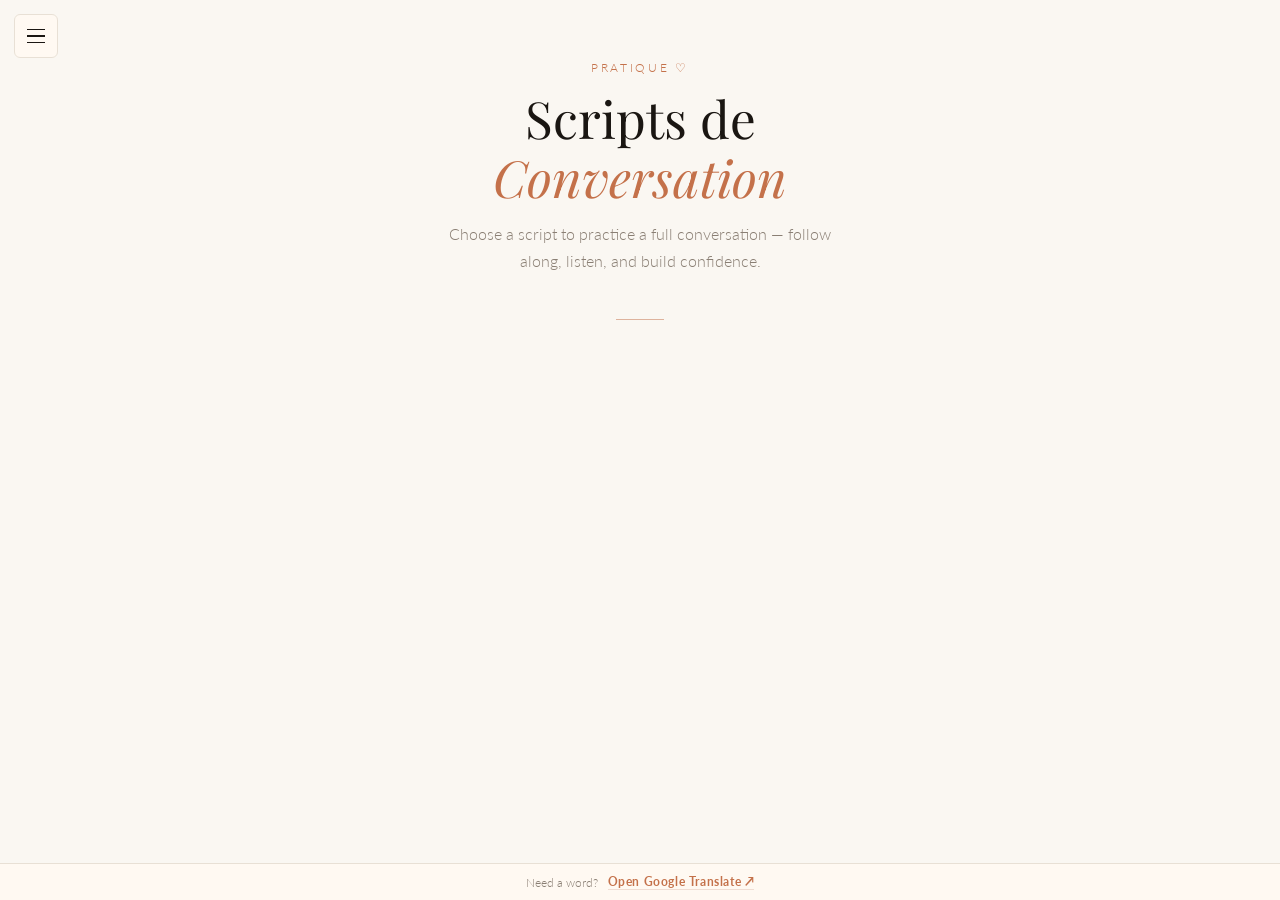
==== conversations/index.html @ 7befe546 "Refactoring the site and adding speech" ====
<!DOCTYPE html>
<html lang="en">
<head>
  <meta charset="UTF-8"/>
  <meta name="viewport" content="width=device-width, initial-scale=1.0, viewport-fit=cover"/>
  <meta name="theme-color" content="#fff9f2"/>
  <title>Conversations — Mon Petit Français</title>
  <link href="https://fonts.googleapis.com/css2?family=Playfair+Display:ital,wght@0,400;0,600;1,400&family=Lato:wght@300;400;700&display=swap" rel="stylesheet"/>
  <link rel="stylesheet" href="../shared/style.css"/>
  <style>
    /* ── GRID PAGE ───────────────────────────── */
    #page-grid {
      padding: 60px 20px 100px;
      max-width: 900px;
      margin: 0 auto;
    }
    .page-header {
      text-align: center; margin-bottom: 44px;
    }
    .page-header .eyebrow {
      font-size: 0.78rem; letter-spacing: 0.22em;
      text-transform: uppercase; color: var(--accent);
      font-weight: 300; margin-bottom: 14px;
    }
    .page-header h1 {
      font-family: 'Playfair Display', serif;
      font-size: clamp(2.2rem, 6vw, 3.2rem);
      font-weight: 400; line-height: 1.15;
      margin-bottom: 14px;
    }
    .page-header h1 em { font-style: italic; color: var(--accent); }
    .page-header p {
      font-size: 0.97rem; color: var(--muted); font-weight: 300;
      max-width: 420px; margin: 0 auto; line-height: 1.75;
    }
    .grid {
      display: grid;
      grid-template-columns: repeat(auto-fill, minmax(180px, 1fr));
      gap: 14px;
    }
    .card {
      background: var(--warm-white); border: 1px solid var(--line);
      border-radius: 6px; padding: 24px 16px 20px;
      cursor: pointer; transition: all 0.22s ease;
      text-align: center; position: relative; overflow: hidden;
      -webkit-tap-highlight-color: transparent;
      animation: fadeUp 0.4s ease both;
    }
    .card::after {
      content: ''; position: absolute;
      bottom: 0; left: 0; right: 0; height: 2px;
      background: var(--p1); transform: scaleX(0);
      transform-origin: left; transition: transform 0.22s ease;
    }
    .card:hover { border-color: var(--p1-light); box-shadow: 0 4px 24px rgba(59,94,166,0.10); transform: translateY(-2px); }
    .card:hover::after { transform: scaleX(1); }
    .card:active { transform: translateY(0); }
    .card-icon  { font-size: 1.7rem; margin-bottom: 10px; display: block; }
    .card-title { font-family: 'Playfair Display', serif; font-size: 1rem; font-weight: 600; color: var(--ink); margin-bottom: 5px; }
    .card-sub   { font-size: 0.76rem; color: var(--muted); font-weight: 300; }
    .card:nth-child(1)  { animation-delay: 0.04s }
    .card:nth-child(2)  { animation-delay: 0.08s }
    .card:nth-child(3)  { animation-delay: 0.12s }
    .card:nth-child(4)  { animation-delay: 0.16s }
    .card:nth-child(5)  { animation-delay: 0.20s }
    .card:nth-child(6)  { animation-delay: 0.24s }
    .card:nth-child(7)  { animation-delay: 0.28s }
    .card:nth-child(8)  { animation-delay: 0.32s }

    /* ── CONVERSATION PAGE ───────────────────── */
    #page-convo { display: none; }
    #page-convo.active { display: block; }

    .convo-body {
      max-width: 760px;
      margin: 0 auto;
      padding: 32px 16px 100px;
      animation: fadeUp 0.35s ease both;
    }

    .convo-intro { margin-bottom: 32px; }
    .convo-intro .eyebrow {
      font-size: 0.75rem; letter-spacing: 0.2em;
      text-transform: uppercase; color: var(--p1);
      margin-bottom: 10px; font-weight: 300;
    }
    .convo-intro h2 {
      font-family: 'Playfair Display', serif;
      font-size: clamp(1.7rem, 5vw, 2.4rem);
      font-weight: 400; line-height: 1.2;
    }
    .convo-intro h2 em { font-style: italic; color: var(--p1); }
    .convo-intro p {
      margin-top: 10px; font-size: 0.93rem;
      color: var(--muted); font-weight: 300; line-height: 1.7;
    }

    /* Speaker legend */
    .speaker-legend {
      display: flex; gap: 20px; margin-bottom: 16px;
      flex-wrap: wrap;
    }
    .legend-item {
      display: flex; align-items: center; gap: 7px;
      font-size: 0.8rem; font-weight: 700;
      letter-spacing: 0.06em; text-transform: uppercase;
      color: var(--muted);
    }
    .legend-dot {
      width: 10px; height: 10px; border-radius: 50%;
    }
    .legend-dot.p1 { background: var(--p1); }
    .legend-dot.p2 { background: var(--p2); }

    /* Column headers */
    .script-col-headers {
      display: grid;
      grid-template-columns: 32px 1fr 1fr 1fr;
      gap: 1px; margin-bottom: 6px;
    }
    .script-col-headers span {
      font-size: 0.68rem; font-weight: 700;
      letter-spacing: 0.14em; text-transform: uppercase;
      color: var(--muted); padding: 0 14px 6px;
    }
    .script-col-headers span:first-child { padding: 0; }

    /* Script lines */
    .script-lines { display: flex; flex-direction: column; gap: 6px; }

    .script-line {
      border-radius: 4px; overflow: hidden;
      border-left: 3px solid transparent;
    }
    .script-line.p1 { border-left-color: var(--p1); }
    .script-line.p2 { border-left-color: var(--p2); }

    .script-line-header {
      display: flex; align-items: center; gap: 8px;
      padding: 6px 14px;
      font-size: 0.72rem; font-weight: 700;
      letter-spacing: 0.1em; text-transform: uppercase;
      color: var(--muted);
    }
    .script-line.p1 .script-line-header { background: var(--p1-light); color: var(--p1); }
    .script-line.p2 .script-line-header { background: var(--p2-light); color: var(--p2); }
    .script-line-header .dot {
      width: 8px; height: 8px; border-radius: 50; flex-shrink: 0;
    }
    .script-line.p1 .dot { background: var(--p1); border-radius: 50%; }
    .script-line.p2 .dot { background: var(--p2); border-radius: 50%; }

    .script-cells {
      display: grid;
      grid-template-columns: 32px 1fr 1fr 1fr;
      background: var(--line); gap: 1px;
    }

    .script-play-col {
      background: var(--warm-white);
      display: flex; align-items: center;
      justify-content: center; padding: 4px;
    }

    .script-fr, .script-en, .script-snd {
      padding: 12px 14px; font-size: 0.93rem; line-height: 1.55;
    }
    .script-fr {
      background: var(--warm-white);
      font-family: 'Playfair Display', serif; font-style: italic; color: var(--ink);
    }
    .script-en {
      background: var(--cream); color: var(--muted); font-weight: 300;
    }
    .script-snd {
      background: #f5f0fa; color: #7a5fa0;
      font-weight: 300; font-size: 0.86rem;
    }
    .script-snd::before { content: '🔊 '; font-size: 0.72rem; opacity: 0.7; }

    /* Play-all button */
    .play-all-btn {
      display: inline-flex; align-items: center; gap: 8px;
      padding: 10px 20px;
      background: var(--p1-light); border: 1px solid var(--p1);
      border-radius: 24px; cursor: pointer;
      font-family: 'Lato', sans-serif; font-size: 0.82rem;
      font-weight: 700; letter-spacing: 0.08em; text-transform: uppercase;
      color: var(--p1); transition: all 0.18s;
      margin-bottom: 20px;
      -webkit-tap-highlight-color: transparent;
      min-height: 44px;
    }
    .play-all-btn:hover  { background: var(--p1); color: #fff; }
    .play-all-btn.active { background: var(--p1); color: #fff; }

    /* Mobile responsive */
    @media (max-width: 600px) {
      .script-cells {
        grid-template-columns: 32px 1fr !important;
      }
      .script-col-headers { display: none; }
      .script-en, .script-snd { display: none; }
      .script-snd::before { content: '🔊 Sounds like: '; opacity: 1; }
    }
    @media (max-width: 480px) {
      .grid { grid-template-columns: 1fr 1fr; gap: 10px; }
    }
  </style>
</head>
<body>

<!-- HAMBURGER -->
<button class="hamburger-btn" id="hamburger-btn" onclick="toggleMenu()" aria-label="Open menu">
  <span></span><span></span><span></span>
</button>

<div class="menu-overlay" id="menu-overlay" onclick="closeMenu()"></div>
<nav class="menu-drawer" id="menu-drawer">
  <div class="menu-header">
    <div class="menu-eyebrow">Navigation</div>
    <h3>Mon Petit Français</h3>
  </div>
  <div class="menu-items">
    <a class="menu-item" href="../index.html">
      <span class="menu-item-icon">🏠</span>
      <div>
        <div class="menu-item-label">Accueil</div>
        <div class="menu-item-sub">Home — all modules</div>
      </div>
    </a>
    <a class="menu-item" href="../phrases/index.html">
      <span class="menu-item-icon">📖</span>
      <div>
        <div class="menu-item-label">Parcourir les phrases</div>
        <div class="menu-item-sub">Browse phrases by topic</div>
      </div>
    </a>
    <a class="menu-item active" href="index.html">
      <span class="menu-item-icon">💬</span>
      <div>
        <div class="menu-item-label">Scripts de conversation</div>
        <div class="menu-item-sub">Practice full conversations</div>
      </div>
    </a>
    <a class="menu-item" href="../sounds/index.html">
      <span class="menu-item-icon">🔤</span>
      <div>
        <div class="menu-item-label">Les sons du français</div>
        <div class="menu-item-sub">How French sounds work</div>
      </div>
    </a>
  </div>
</nav>

<!-- GRID PAGE -->
<div id="page-grid">
  <div class="page-header">
    <div class="eyebrow">Pratique ♡</div>
    <h1>Scripts de<br/><em>Conversation</em></h1>
    <p>Choose a script to practice a full conversation — follow along, listen, and build confidence.</p>
  </div>
  <div class="divider"></div>
  <div class="grid" id="card-grid"></div>
</div>

<!-- CONVO DETAIL PAGE -->
<div id="page-convo">
  <nav class="inner-nav">
    <button class="back-btn" onclick="goBack()">All scripts</button>
  </nav>
  <!-- speed bar injected here -->
  <div class="convo-body" id="convo-body"></div>
</div>

<footer class="site-footer">
  <span>Need a word?</span>
  <a href="https://translate.google.com/?sl=en&tl=fr&op=translate" target="_blank" rel="noopener">Open Google Translate ↗</a>
</footer>

<script src="../shared/nav.js"></script>
<script src="../shared/audio.js"></script>
<script src="conversations.js"></script>
<script>
  // ── GRID ─────────────────────────────────────
  function buildGrid() {
    const grid = document.getElementById('card-grid');
    grid.innerHTML = '';
    conversations.forEach(convo => {
      const card = document.createElement('div');
      card.className = 'card';
      card.innerHTML = `
        <span class="card-icon">${convo.icon}</span>
        <div class="card-title">${convo.title}</div>
        <div class="card-sub">${convo.sub}</div>
      `;
      card.addEventListener('click', () => openConvo(convo));
      grid.appendChild(card);
    });
  }

  // ── OPEN CONVERSATION ────────────────────────
  let _playAllTimeout = null;
  let _playAllActive  = false;

  function openConvo(convo) {
    const pageConvo = document.getElementById('page-convo');
    const body      = document.getElementById('convo-body');

    // Speed bar
    const oldBar = pageConvo.querySelector('.speed-bar');
    if (oldBar) oldBar.remove();
    const nav = pageConvo.querySelector('.inner-nav');
    Audio.buildSpeedBar(nav.parentNode, 'Playback speed');
    const bar = pageConvo.querySelector('.speed-bar');
    nav.insertAdjacentElement('afterend', bar);

    body.innerHTML = '';

    // Intro
    const intro = document.createElement('div');
    intro.className = 'convo-intro';
    intro.innerHTML = `
      <div class="eyebrow">${convo.icon} &nbsp; Script de conversation</div>
      <h2>${convo.title.replace(/(\S+)\s*$/, '<em>$1</em>')}</h2>
      <p>${convo.desc}</p>
    `;
    body.appendChild(intro);

    // Play-all button
    const playAllBtn = document.createElement('button');
    playAllBtn.className = 'play-all-btn';
    playAllBtn.innerHTML = '▶ Play full conversation';
    playAllBtn.addEventListener('click', () => togglePlayAll(convo.lines, playAllBtn));
    body.appendChild(playAllBtn);

    // Legend
    const legend = document.createElement('div');
    legend.className = 'speaker-legend';
    legend.innerHTML = `
      <div class="legend-item"><div class="legend-dot p1"></div>Personne un</div>
      <div class="legend-item"><div class="legend-dot p2"></div>Personne deux</div>
    `;
    body.appendChild(legend);

    // Column headers
    const headers = document.createElement('div');
    headers.className = 'script-col-headers';
    headers.innerHTML = `
      <span></span>
      <span>French</span><span>English</span><span>Sounds like</span>
    `;
    body.appendChild(headers);

    // Lines
    const linesContainer = document.createElement('div');
    linesContainer.className = 'script-lines';

    convo.lines.forEach((line, idx) => {
      const cls   = `p${line.speaker}`;
      const label = line.speaker === 1 ? 'Personne un' : 'Personne deux';

      const lineEl = document.createElement('div');
      lineEl.className = `script-line ${cls}`;
      lineEl.dataset.idx = idx;

      const header = document.createElement('div');
      header.className = 'script-line-header';
      header.innerHTML = `<div class="dot"></div>${label}`;
      lineEl.appendChild(header);

      const cells = document.createElement('div');
      cells.className = 'script-cells';

      // Play button cell
      const playCol = document.createElement('div');
      playCol.className = 'script-play-col';
      const btn = Audio.buildPlayBtn(line.fr);
      btn.style.cssText = 'position:static;transform:none;opacity:1;width:28px;height:28px;font-size:0.75rem;';
      playCol.appendChild(btn);
      cells.appendChild(playCol);

      const frCell  = document.createElement('div'); frCell.className  = 'script-fr';  frCell.textContent = line.fr;
      const enCell  = document.createElement('div'); enCell.className  = 'script-en';  enCell.textContent = line.en;
      const sndCell = document.createElement('div'); sndCell.className = 'script-snd'; sndCell.textContent = line.ph;

      cells.appendChild(frCell);
      cells.appendChild(enCell);
      cells.appendChild(sndCell);

      lineEl.appendChild(cells);
      linesContainer.appendChild(lineEl);
    });

    body.appendChild(linesContainer);

    document.getElementById('page-grid').style.display = 'none';
    pageConvo.classList.add('active');
    window.scrollTo(0, 0);
  }

  // ── PLAY ALL ──────────────────────────────────
  function togglePlayAll(lines, btn) {
    if (_playAllActive) {
      // Stop
      _playAllActive = false;
      if (_playAllTimeout) clearTimeout(_playAllTimeout);
      window.speechSynthesis && window.speechSynthesis.cancel();
      btn.innerHTML = '▶ Play full conversation';
      btn.classList.remove('active');
      return;
    }
    _playAllActive = true;
    btn.innerHTML = '■ Stop';
    btn.classList.add('active');
    playLineSequence(lines, 0, btn);
  }

  function playLineSequence(lines, idx, btn) {
    if (!_playAllActive || idx >= lines.length) {
      _playAllActive = false;
      if (btn) { btn.innerHTML = '▶ Play full conversation'; btn.classList.remove('active'); }
      return;
    }
    const lineEl = document.querySelector(`.script-line[data-idx="${idx}"]`);
    // Highlight current line
    document.querySelectorAll('.script-line').forEach(el => el.style.opacity = '0.4');
    if (lineEl) { lineEl.style.opacity = '1'; lineEl.scrollIntoView({ behavior: 'smooth', block: 'center' }); }

    const utt = new SpeechSynthesisUtterance(lines[idx].fr);
    utt.lang  = 'fr-FR';
    // Get current rate from active speed-btn
    const activeSpeed = document.querySelector('.speed-btn.active');
    utt.rate  = activeSpeed ? parseFloat(activeSpeed.dataset.rate) : 0.75;
    utt.pitch = 1.05;

    utt.onend = utt.onerror = () => {
      if (!_playAllActive) return;
      // Pause between lines (longer = easier for learners)
      _playAllTimeout = setTimeout(() => {
        playLineSequence(lines, idx + 1, btn);
      }, 900);
    };

    window.speechSynthesis.cancel();
    setTimeout(() => window.speechSynthesis.speak(utt), 50);
  }

  // ── BACK ──────────────────────────────────────
  function goBack() {
    _playAllActive = false;
    if (_playAllTimeout) clearTimeout(_playAllTimeout);
    window.speechSynthesis && window.speechSynthesis.cancel();
    document.querySelectorAll('.script-line').forEach(el => el.style.opacity = '');
    document.getElementById('page-convo').classList.remove('active');
    document.getElementById('page-grid').style.display = 'block';
    window.scrollTo(0, 0);
  }

  buildGrid();
</script>
</body>
</html>
---- shared/style.css ----
/* ══════════════════════════════════════════════
   Mon Petit Français — Shared Stylesheet
   All modules import this file for consistent
   colours, typography, nav, and utilities.
   ══════════════════════════════════════════════ */

*, *::before, *::after { box-sizing: border-box; margin: 0; padding: 0; }

:root {
  /* Core palette */
  --cream:       #faf7f2;
  --warm-white:  #fff9f2;
  --ink:         #1a1612;
  --muted:       #8a7f74;
  --accent:      #c4714a;
  --accent-light:#f0ddd3;
  --line:        #e8e0d5;

  /* Conversation speakers */
  --p1:          #3b5ea6;
  --p1-light:    #dde4f5;
  --p2:          #c4714a;
  --p2-light:    #f0ddd3;

  /* Sound card extended palette */
  --rose:        #b5435a;  --rose-light:   #fceef1;
  --amber:       #b07d2e;  --amber-light:  #fdf4e3;
  --sky:         #2e6ea6;  --sky-light:    #e8f2fb;
  --violet:      #6b4fa0;  --violet-light: #f0ebfa;
  --teal:        #2a847a;  --teal-light:   #e5f5f3;
  --green:       #3a7a4a;  --green-light:  #e8f5eb;
  --red:         #b03535;  --red-light:    #fceaea;
  --yellow:      #9a7a00;  --yellow-light: #fdf8e1;
  --pink:        #a84070;  --pink-light:   #faedf3;
  --orange:      #b85e20;  --orange-light: #fef0e7;
  --indigo:      #4a4aaa;  --indigo-light: #eeeefc;
  --slate:       #5a6475;  --slate-light:  #eef0f4;
}

html { -webkit-text-size-adjust: 100%; }

body {
  font-family: 'Lato', sans-serif;
  background: var(--cream);
  color: var(--ink);
  min-height: 100vh;
  /* Prevent horizontal scroll on mobile */
  overflow-x: hidden;
}

/* ── TYPOGRAPHY ─────────────────────────────── */
a { color: inherit; }

/* ── HAMBURGER BUTTON ───────────────────────── */
.hamburger-btn {
  position: fixed;
  top: 14px;
  left: 14px;
  z-index: 200;
  background: var(--warm-white);
  border: 1px solid var(--line);
  border-radius: 6px;
  width: 44px;
  height: 44px;          /* 44px min tap target */
  display: flex;
  flex-direction: column;
  justify-content: center;
  align-items: center;
  gap: 5px;
  cursor: pointer;
  transition: box-shadow 0.2s;
  -webkit-tap-highlight-color: transparent;
}
.hamburger-btn:hover  { box-shadow: 0 2px 12px rgba(196,113,74,0.18); }
.hamburger-btn:active { background: var(--accent-light); }
.hamburger-btn span {
  display: block;
  width: 18px; height: 1.5px;
  background: var(--ink);
  transition: all 0.22s ease;
  transform-origin: center;
}
.hamburger-btn.open span:nth-child(1) { transform: translateY(6.5px) rotate(45deg); }
.hamburger-btn.open span:nth-child(2) { opacity: 0; }
.hamburger-btn.open span:nth-child(3) { transform: translateY(-6.5px) rotate(-45deg); }

/* ── MENU OVERLAY ───────────────────────────── */
.menu-overlay {
  position: fixed; inset: 0;
  background: rgba(26,22,18,0.38);
  z-index: 150;
  opacity: 0; pointer-events: none;
  transition: opacity 0.25s ease;
}
.menu-overlay.open { opacity: 1; pointer-events: all; }

/* ── MENU DRAWER ────────────────────────────── */
.menu-drawer {
  position: fixed;
  top: 0; left: 0; bottom: 0;
  width: min(300px, 85vw);
  background: var(--warm-white);
  z-index: 175;
  transform: translateX(-100%);
  transition: transform 0.28s ease;
  display: flex; flex-direction: column;
  border-right: 1px solid var(--line);
  overflow-y: auto;
  -webkit-overflow-scrolling: touch;
}
.menu-drawer.open { transform: translateX(0); }

.menu-header {
  padding: 28px 28px 20px;
  border-bottom: 1px solid var(--line);
  position: sticky; top: 0;
  background: var(--warm-white);
  z-index: 1;
}
.menu-header .menu-eyebrow {
  font-size: 0.7rem; letter-spacing: 0.2em;
  text-transform: uppercase; color: var(--accent);
  font-weight: 300; margin-bottom: 6px;
}
.menu-header h3 {
  font-family: 'Playfair Display', serif;
  font-size: 1.2rem; font-weight: 400;
}

.menu-items { padding: 16px 0; flex: 1; }

.menu-item {
  display: flex; align-items: center; gap: 14px;
  padding: 14px 28px;
  cursor: pointer;
  transition: background 0.15s;
  border-left: 3px solid transparent;
  text-decoration: none;
  -webkit-tap-highlight-color: transparent;
  min-height: 56px;   /* comfortable touch target */
}
.menu-item:hover  { background: var(--cream); }
.menu-item:active { background: var(--accent-light); }
.menu-item.active {
  border-left-color: var(--accent);
  background: var(--accent-light);
}
.menu-item-icon  { font-size: 1.3rem; flex-shrink: 0; }
.menu-item-label {
  font-family: 'Playfair Display', serif;
  font-size: 1rem; font-weight: 400;
  color: var(--ink); margin-bottom: 2px;
}
.menu-item-sub { font-size: 0.75rem; color: var(--muted); font-weight: 300; }

/* ── BACK BUTTON ────────────────────────────── */
.inner-nav {
  padding: 12px 20px 12px 70px;
  display: flex; align-items: center;
  border-bottom: 1px solid var(--line);
  background: var(--warm-white);
  min-height: 56px;
  position: sticky; top: 0; z-index: 50;
}
.back-btn {
  font-family: 'Lato', sans-serif;
  font-size: 0.8rem; font-weight: 700;
  letter-spacing: 0.12em; text-transform: uppercase;
  color: var(--accent);
  background: none; border: none; cursor: pointer;
  display: flex; align-items: center; gap: 8px;
  transition: gap 0.15s;
  padding: 8px 0;
  -webkit-tap-highlight-color: transparent;
  min-height: 44px;
}
.back-btn:hover { gap: 12px; }
.back-btn::before { content: '←'; font-size: 1rem; }

/* ── FOOTER ─────────────────────────────────── */
.site-footer {
  position: fixed; bottom: 0; left: 0; right: 0;
  background: var(--warm-white);
  border-top: 1px solid var(--line);
  padding: 10px 20px;
  display: flex; align-items: center;
  justify-content: center; gap: 10px;
  z-index: 100;
  flex-wrap: wrap;
}
.site-footer span { font-size: 0.76rem; color: var(--muted); font-weight: 300; }
.site-footer a {
  font-size: 0.76rem; font-weight: 700;
  color: var(--accent); text-decoration: none;
  letter-spacing: 0.05em;
  border-bottom: 1px solid var(--accent-light);
  transition: border-color 0.15s;
}
.site-footer a:hover { border-color: var(--accent); }

/* ── DIVIDER ────────────────────────────────── */
.divider {
  width: 48px; height: 1px;
  background: var(--accent);
  margin: 0 auto 40px;
  opacity: 0.5;
}

/* ── PHRASE TABLE ROWS ──────────────────────── */
.phrase-header {
  display: grid;
  grid-template-columns: 1fr 1fr 1fr;
  gap: 1px;
  margin-bottom: 4px;
}
.phrase-header span {
  font-size: 0.68rem; font-weight: 700;
  letter-spacing: 0.14em; text-transform: uppercase;
  color: var(--muted); padding: 0 16px 6px;
}

.phrase-list { display: flex; flex-direction: column; gap: 1px; }

.phrase-row {
  display: grid;
  grid-template-columns: 1fr 1fr 1fr;
  background: var(--line);
  border-radius: 3px;
  overflow: hidden;
  transition: box-shadow 0.15s;
  position: relative;
}
.phrase-row:hover { box-shadow: 0 2px 12px rgba(196,113,74,0.10); }

.phrase-fr, .phrase-en, .phrase-ph {
  padding: 12px 16px;
  font-size: 0.93rem;
  line-height: 1.5;
}
.phrase-fr {
  background: var(--warm-white);
  font-family: 'Playfair Display', serif;
  font-style: italic;
  color: var(--ink);
}
.phrase-en {
  background: var(--cream);
  color: var(--muted);
  font-weight: 300;
}
.phrase-ph {
  background: #f5f0fa;
  color: #7a5fa0;
  font-weight: 300;
  font-size: 0.86rem;
  letter-spacing: 0.01em;
}
.phrase-ph::before { content: '🔊 '; font-size: 0.75rem; opacity: 0.7; }

.phrase-note {
  grid-column: 1 / -1;
  background: var(--accent-light);
  padding: 7px 16px;
  font-size: 0.8rem;
  color: var(--accent);
}

/* Play button inside phrase rows */
.play-btn {
  position: absolute;
  right: 6px; top: 50%;
  transform: translateY(-50%);
  background: var(--accent-light);
  border: 1px solid var(--accent);
  border-radius: 50%;
  width: 32px; height: 32px;
  display: flex; align-items: center; justify-content: center;
  cursor: pointer;
  font-size: 0.85rem;
  color: var(--accent);
  opacity: 0;
  transition: opacity 0.15s, background 0.15s;
  -webkit-tap-highlight-color: transparent;
  flex-shrink: 0;
  z-index: 2;
}
/* Always show on touch devices */
@media (hover: none) {
  .play-btn { opacity: 1; position: static; transform: none; }
  .phrase-row { grid-template-columns: 1fr 1fr 1fr auto; }
  .phrase-header { grid-template-columns: 1fr 1fr 1fr auto; }
  .phrase-header::after { content: ''; display: block; width: 44px; }
  .phrase-note { grid-column: 1 / -1; }
}
.phrase-row:hover .play-btn { opacity: 1; }
.play-btn:hover  { background: var(--accent); color: #fff; }
.play-btn.playing { background: var(--accent); color: #fff; animation: pulse 1s infinite; }
.play-btn:active { transform: translateY(-50%) scale(0.92); }
@media (hover: none) {
  .play-btn:active { transform: scale(0.92); }
}

@keyframes pulse {
  0%, 100% { box-shadow: 0 0 0 0 rgba(196,113,74,0.4); }
  50%       { box-shadow: 0 0 0 6px rgba(196,113,74,0); }
}

/* ── SECTION LABELS ─────────────────────────── */
.section-label {
  font-size: 0.7rem; letter-spacing: 0.18em;
  text-transform: uppercase; color: var(--muted);
  margin: 36px 0 12px; font-weight: 700;
}

/* ── INNER PAGE HEADER ──────────────────────── */
.inner-header { margin-bottom: 36px; }
.inner-header .eyebrow {
  font-size: 0.75rem; letter-spacing: 0.2em;
  text-transform: uppercase; color: var(--accent);
  margin-bottom: 10px; font-weight: 300;
}
.inner-header h2 {
  font-family: 'Playfair Display', serif;
  font-size: clamp(1.7rem, 5vw, 2.5rem);
  font-weight: 400; line-height: 1.2;
}
.inner-header h2 em { font-style: italic; color: var(--accent); }
.inner-header p {
  margin-top: 10px;
  font-size: 0.93rem; color: var(--muted);
  font-weight: 300; line-height: 1.7;
}

/* ── ANIMATIONS ─────────────────────────────── */
@keyframes fadeUp {
  from { opacity: 0; transform: translateY(14px); }
  to   { opacity: 1; transform: translateY(0); }
}
.fade-up { animation: fadeUp 0.35s ease both; }

/* ── SPEED CONTROLS ─────────────────────────── */
.speed-bar {
  display: flex;
  align-items: center;
  gap: 6px;
  padding: 10px 16px;
  background: var(--warm-white);
  border-bottom: 1px solid var(--line);
  position: sticky;
  top: 56px;   /* below inner-nav */
  z-index: 40;
  flex-wrap: wrap;
}
.speed-bar-label {
  font-size: 0.72rem; font-weight: 700;
  letter-spacing: 0.14em; text-transform: uppercase;
  color: var(--muted); margin-right: 4px;
  flex-shrink: 0;
}
.speed-btn {
  font-family: 'Lato', sans-serif;
  font-size: 0.78rem; font-weight: 700;
  color: var(--muted);
  background: var(--cream);
  border: 1px solid var(--line);
  border-radius: 20px;
  padding: 5px 13px;
  cursor: pointer;
  transition: all 0.15s;
  -webkit-tap-highlight-color: transparent;
  min-height: 36px;
  min-width: 48px;
}
.speed-btn:hover  { border-color: var(--accent); color: var(--accent); }
.speed-btn.active {
  background: var(--accent);
  border-color: var(--accent);
  color: #fff;
}

/* ── RESPONSIVE PHRASE TABLE ────────────────── */
@media (max-width: 600px) {
  .phrase-row,
  .script-cells { grid-template-columns: 1fr !important; }
  .phrase-header,
  .script-col-headers { display: none !important; }
  .phrase-note { grid-column: 1 !important; }
  .phrase-ph::before { content: '🔊 Sounds like: '; font-size: 0.8rem; opacity: 1; }

  /* play button on mobile already always-visible via hover:none above */
  .play-btn { position: static; transform: none; opacity: 1; margin: 0 0 8px 16px; }
  .phrase-row { grid-template-columns: 1fr !important; }
}
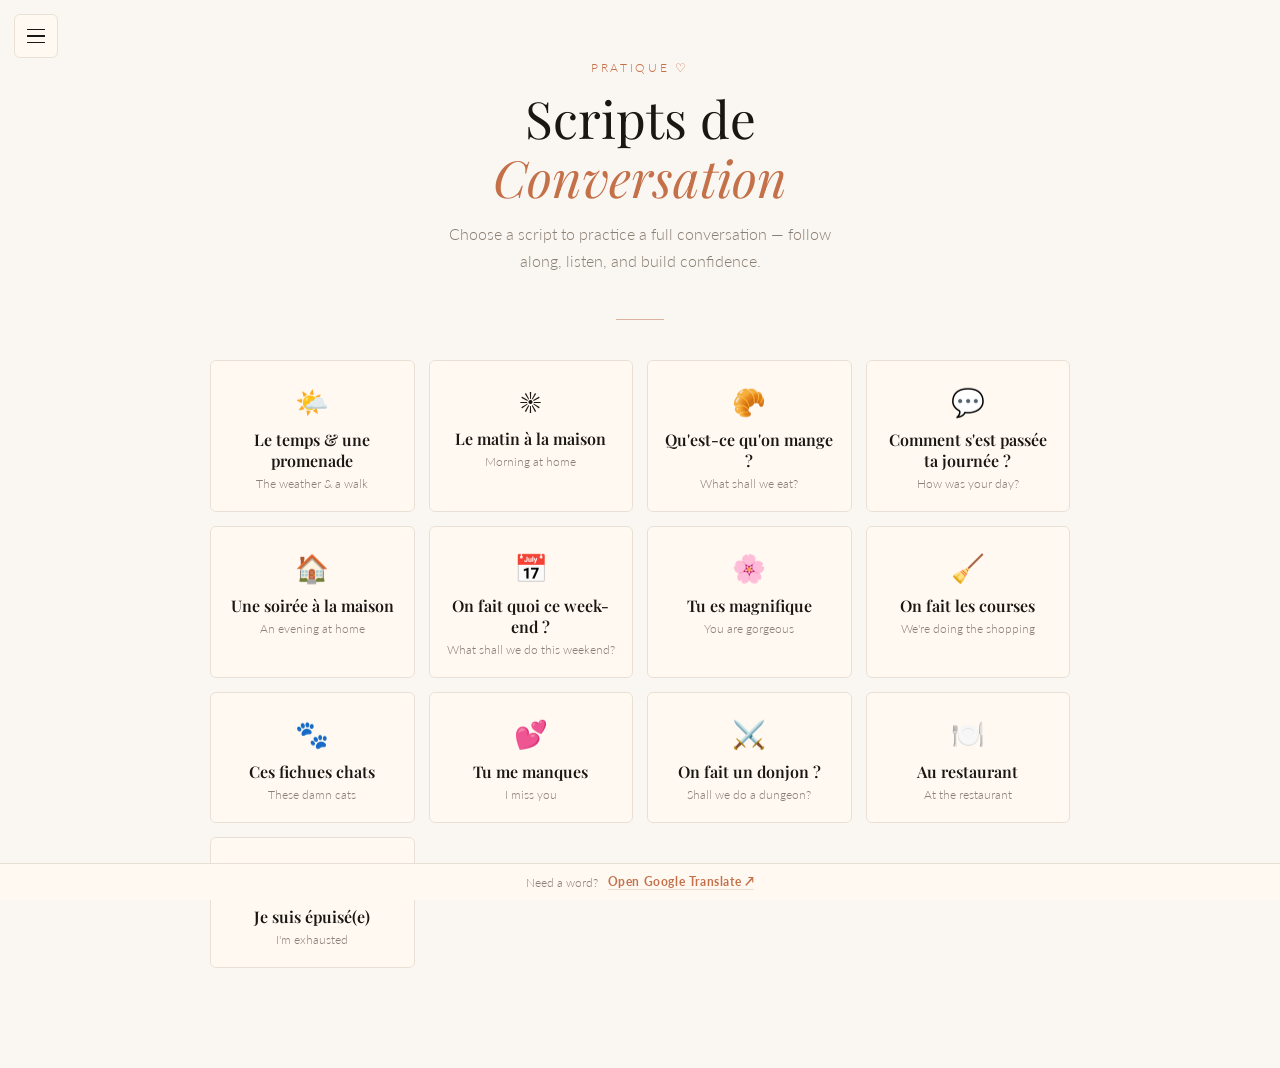
==== commit 33965ea2: "Add vocab, fix mobile bug" ====
--- a/conversations/index.html
+++ b/conversations/index.html
@@ -145,15 +145,37 @@
     .script-line.p1 .script-line-header { background: var(--p1-light); color: var(--p1); }
     .script-line.p2 .script-line-header { background: var(--p2-light); color: var(--p2); }
     .script-line-header .dot {
-      width: 8px; height: 8px; border-radius: 50; flex-shrink: 0;
+      width: 8px; height: 8px; border-radius: 50%; flex-shrink: 0;
     }
     .script-line.p1 .dot { background: var(--p1); border-radius: 50%; }
     .script-line.p2 .dot { background: var(--p2); border-radius: 50%; }
 
+    /* ── SCRIPT CELLS — always 3 columns + play button ── */
     .script-cells {
       display: grid;
       grid-template-columns: 32px 1fr 1fr 1fr;
-      background: var(--line); gap: 1px;
+      background: var(--line);
+      gap: 1px;
+    }
+
+    /* On small screens: stack into rows instead of hiding */
+    @media (max-width: 600px) {
+      .script-col-headers { display: none; }
+
+      .script-cells {
+        grid-template-columns: 32px 1fr;
+        grid-template-rows: auto auto auto;
+      }
+
+      .script-play-col {
+        grid-row: 1 / 4; /* span all three rows */
+        align-items: flex-start;
+        padding-top: 14px;
+      }
+
+      .script-fr  { grid-column: 2; }
+      .script-en  { grid-column: 2; background: var(--cream); }
+      .script-snd { grid-column: 2; }
     }
 
     .script-play-col {
@@ -177,6 +199,13 @@
       font-weight: 300; font-size: 0.86rem;
     }
     .script-snd::before { content: '🔊 '; font-size: 0.72rem; opacity: 0.7; }
+
+    @media (max-width: 600px) {
+      .script-fr  { padding: 10px 14px 4px; }
+      .script-en  { padding: 4px 14px; }
+      .script-snd { padding: 4px 14px 10px; }
+      .script-snd::before { content: '🔊 Sounds like: '; opacity: 1; }
+    }
 
     /* Play-all button */
     .play-all-btn {
@@ -194,15 +223,82 @@
     .play-all-btn:hover  { background: var(--p1); color: #fff; }
     .play-all-btn.active { background: var(--p1); color: #fff; }
 
-    /* Mobile responsive */
+    /* ── VOCAB SECTION ───────────────────────── */
+    .vocab-section {
+      margin-top: 48px;
+      padding-top: 32px;
+      border-top: 1px solid var(--line);
+    }
+    .vocab-section-label {
+      font-size: 0.7rem; font-weight: 700;
+      letter-spacing: 0.2em; text-transform: uppercase;
+      color: var(--muted);
+      margin-bottom: 6px;
+    }
+    .vocab-section-sub {
+      font-size: 0.88rem; color: var(--muted); font-weight: 300;
+      margin-bottom: 18px; line-height: 1.5;
+    }
+
+    .vocab-col-headers {
+      display: grid;
+      grid-template-columns: 1fr 1fr 1fr;
+      margin-bottom: 4px;
+    }
+    .vocab-col-headers span {
+      font-size: 0.68rem; font-weight: 700;
+      letter-spacing: 0.14em; text-transform: uppercase;
+      color: var(--muted); padding: 0 16px 6px;
+    }
+
+    .vocab-list {
+      display: flex; flex-direction: column; gap: 2px;
+    }
+    .vocab-row {
+      display: grid;
+      grid-template-columns: 1fr 1fr 1fr;
+      background: var(--line);
+      border-radius: 3px;
+      overflow: hidden;
+      gap: 1px;
+    }
+    .vocab-fr {
+      background: var(--warm-white);
+      padding: 11px 16px;
+      font-family: 'Playfair Display', serif;
+      font-style: italic;
+      font-size: 1rem;
+      color: var(--ink);
+    }
+    .vocab-en {
+      background: var(--cream);
+      padding: 11px 16px;
+      font-size: 0.88rem;
+      color: var(--muted);
+      font-weight: 300;
+    }
+    .vocab-ph {
+      background: #f5f0fa;
+      padding: 11px 16px;
+      font-size: 0.82rem;
+      color: #7a5fa0;
+      font-weight: 300;
+    }
+    .vocab-ph::before { content: '🔊 '; font-size: 0.72rem; opacity: 0.7; }
+
+    /* On mobile: stack vocab rows too */
     @media (max-width: 600px) {
-      .script-cells {
-        grid-template-columns: 32px 1fr !important;
+      .vocab-col-headers { display: none; }
+      .vocab-row {
+        grid-template-columns: 1fr;
+        gap: 0;
       }
-      .script-col-headers { display: none; }
-      .script-en, .script-snd { display: none; }
-      .script-snd::before { content: '🔊 Sounds like: '; opacity: 1; }
-    }
+      .vocab-fr  { padding: 10px 14px 4px; border-radius: 3px 3px 0 0; }
+      .vocab-en  { padding: 4px 14px; }
+      .vocab-ph  { padding: 4px 14px 10px; border-radius: 0 0 3px 3px; }
+      .vocab-ph::before { content: '🔊 Sounds like: '; opacity: 1; }
+    }
+
     @media (max-width: 480px) {
       .grid { grid-template-columns: 1fr 1fr; gap: 10px; }
     }
@@ -394,6 +490,35 @@
 
     body.appendChild(linesContainer);
 
+    // ── VOCAB SECTION ──────────────────────────
+    if (convo.vocab && convo.vocab.length > 0) {
+      const vocabSection = document.createElement('div');
+      vocabSection.className = 'vocab-section';
+
+      const colHeaders = `
+        <div class="vocab-col-headers">
+          <span>French</span><span>English</span><span>Sounds like</span>
+        </div>
+      `;
+
+      const rows = convo.vocab.map(word => `
+        <div class="vocab-row">
+          <div class="vocab-fr">${word.fr}</div>
+          <div class="vocab-en">${word.en}</div>
+          <div class="vocab-ph">${word.ph}</div>
+        </div>
+      `).join('');
+
+      vocabSection.innerHTML = `
+        <div class="vocab-section-label">Vocabulaire clé</div>
+        <div class="vocab-section-sub">Key words from this conversation to practise on their own.</div>
+        ${colHeaders}
+        <div class="vocab-list">${rows}</div>
+      `;
+
+      body.appendChild(vocabSection);
+    }
+
     document.getElementById('page-grid').style.display = 'none';
     pageConvo.classList.add('active');
     window.scrollTo(0, 0);
@@ -402,7 +527,6 @@
   // ── PLAY ALL ──────────────────────────────────
   function togglePlayAll(lines, btn) {
     if (_playAllActive) {
-      // Stop
       _playAllActive = false;
       if (_playAllTimeout) clearTimeout(_playAllTimeout);
       window.speechSynthesis && window.speechSynthesis.cancel();
@@ -423,20 +547,17 @@
       return;
     }
     const lineEl = document.querySelector(`.script-line[data-idx="${idx}"]`);
-    // Highlight current line
     document.querySelectorAll('.script-line').forEach(el => el.style.opacity = '0.4');
     if (lineEl) { lineEl.style.opacity = '1'; lineEl.scrollIntoView({ behavior: 'smooth', block: 'center' }); }
 
     const utt = new SpeechSynthesisUtterance(lines[idx].fr);
     utt.lang  = 'fr-FR';
-    // Get current rate from active speed-btn
     const activeSpeed = document.querySelector('.speed-btn.active');
     utt.rate  = activeSpeed ? parseFloat(activeSpeed.dataset.rate) : 0.75;
     utt.pitch = 1.05;
 
     utt.onend = utt.onerror = () => {
       if (!_playAllActive) return;
-      // Pause between lines (longer = easier for learners)
       _playAllTimeout = setTimeout(() => {
         playLineSequence(lines, idx + 1, btn);
       }, 900);
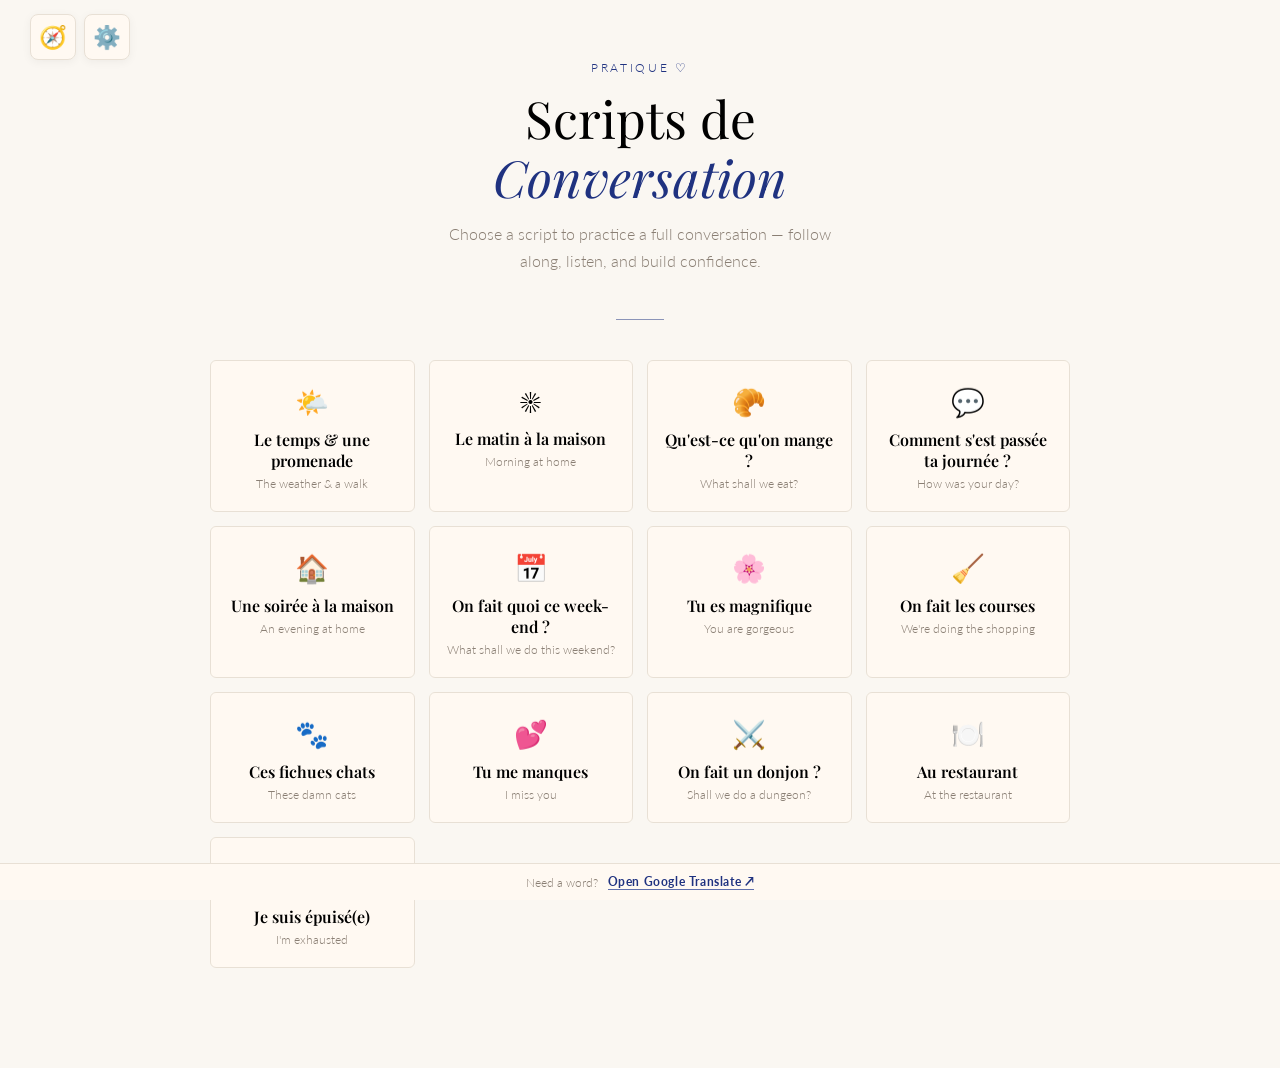
==== commit a9f27e9c: "Update index.html" ====
--- a/conversations/index.html
+++ b/conversations/index.html
@@ -305,49 +305,6 @@
   </style>
 </head>
 <body>
-
-<!-- HAMBURGER -->
-<button class="hamburger-btn" id="hamburger-btn" onclick="toggleMenu()" aria-label="Open menu">
-  <span></span><span></span><span></span>
-</button>
-
-<div class="menu-overlay" id="menu-overlay" onclick="closeMenu()"></div>
-<nav class="menu-drawer" id="menu-drawer">
-  <div class="menu-header">
-    <div class="menu-eyebrow">Navigation</div>
-    <h3>Mon Petit Français</h3>
-  </div>
-  <div class="menu-items">
-    <a class="menu-item" href="../index.html">
-      <span class="menu-item-icon">🏠</span>
-      <div>
-        <div class="menu-item-label">Accueil</div>
-        <div class="menu-item-sub">Home — all modules</div>
-      </div>
-    </a>
-    <a class="menu-item" href="../phrases/index.html">
-      <span class="menu-item-icon">📖</span>
-      <div>
-        <div class="menu-item-label">Parcourir les phrases</div>
-        <div class="menu-item-sub">Browse phrases by topic</div>
-      </div>
-    </a>
-    <a class="menu-item active" href="index.html">
-      <span class="menu-item-icon">💬</span>
-      <div>
-        <div class="menu-item-label">Scripts de conversation</div>
-        <div class="menu-item-sub">Practice full conversations</div>
-      </div>
-    </a>
-    <a class="menu-item" href="../sounds/index.html">
-      <span class="menu-item-icon">🔤</span>
-      <div>
-        <div class="menu-item-label">Les sons du français</div>
-        <div class="menu-item-sub">How French sounds work</div>
-      </div>
-    </a>
-  </div>
-</nav>
 
 <!-- GRID PAGE -->
 <div id="page-grid">
@@ -403,14 +360,10 @@
     const pageConvo = document.getElementById('page-convo');
     const body      = document.getElementById('convo-body');
 
-    // Speed bar
-    const oldBar = pageConvo.querySelector('.speed-bar');
-    if (oldBar) oldBar.remove();
-    const nav = pageConvo.querySelector('.inner-nav');
-    Audio.buildSpeedBar(nav.parentNode, 'Playback speed');
-    const bar = pageConvo.querySelector('.speed-bar');
-    nav.insertAdjacentElement('afterend', bar);
-
+   //Set the Global Back Link
+    if (window.setNavContextLink) {
+      window.setNavContextLink(goBack, "Toutes les conversations");
+    }
     body.innerHTML = '';
 
     // Intro
@@ -572,6 +525,11 @@
     _playAllActive = false;
     if (_playAllTimeout) clearTimeout(_playAllTimeout);
     window.speechSynthesis && window.speechSynthesis.cancel();
+    // Hide the global back link when returning to the grid
+    if (window.setNavContextLink) {
+      window.setNavContextLink(null);
+    }
+    
     document.querySelectorAll('.script-line').forEach(el => el.style.opacity = '');
     document.getElementById('page-convo').classList.remove('active');
     document.getElementById('page-grid').style.display = 'block';
--- a/shared/style.css
+++ b/shared/style.css
@@ -10,15 +10,14 @@
   /* Core palette */
   --cream:       #faf7f2;
   --warm-white:  #fff9f2;
-  --ink:         #1a1612;
   --muted:       #8a7f74;
-  --accent:      #c4714a;
-  --accent-light:#f0ddd3;
+  --accent:      #1f3280;
+  --accent-light:#5f6fad;
   --line:        #e8e0d5;
 
   /* Conversation speakers */
-  --p1:          #3b5ea6;
-  --p1-light:    #dde4f5;
+  --p1:          #1f3280;
+  --p1-light:    #5f6fad;
   --p2:          #c4714a;
   --p2-light:    #f0ddd3;
 
@@ -50,39 +49,143 @@
 
 /* ── TYPOGRAPHY ─────────────────────────────── */
 a { color: inherit; }
-
-/* ── HAMBURGER BUTTON ───────────────────────── */
-.hamburger-btn {
+.vocab-article {
+  color: var(--accent);
+  font-size: 0.85em;
+  font-weight: 700;
+  letter-spacing: 0.08em;
+  text-transform: lowercase;
+  margin-right: 2px;
+}
+h1, h2, h3, .menu-item-label, .card-title {
+  font-family: 'Playfair Display', serif !important;
+}
+/* shared/style.css */
+
+/* Container for both top buttons and back link*/
+.nav-container {
+  display: flex;
+  justify-content: space-between;
+  align-items: center;
+  padding: 0 16px;
+}
+
+.nav-left { display: flex; gap: 8px; }
+
+.nav-text-link {
+  background: none;
+  border: none;
+  color: var(--accent);
+  font-family: 'Lato', sans-serif;
+  font-size: 0.9rem;
+  font-weight: 700;
+  cursor: pointer;
+  text-transform: uppercase;
+  letter-spacing: 0.05em;
+  padding: 8px;
+  transition: opacity 0.2s;
+}
+
+.nav-text-link:hover {
+  opacity: 0.7;
+}
+
+#nav-context-actions {
+  display: none;
+}
+
+#nav-context-actions.visible {
+  display: block;
+}
+
+/* Base style for both buttons to ensure they match (Rounded Squares) */
+.nav-btn {
+  background: var(--warm-white);
+  border: 1px solid var(--line);
+  height: 44px; /* Standard touch target */
+  padding: 0 15px;
+  border-radius: 8px; /* Matching rounded squares */
+  display: flex;
+  align-items: center;
+  gap: 10px;
+  cursor: pointer;
+  box-shadow: 0 2px 10px rgba(0,0,0,0.05);
+  transition: all 0.2s ease;
+  -webkit-tap-highlight-color: transparent;
+}
+
+.nav-btn:hover { 
+  border-color: var(--accent); 
+  box-shadow: 0 2px 12px rgba(196,113,74,0.18);
+}
+
+.nav-btn .btn-text {
+  font-family: 'Lato', sans-serif;
+  font-size: 0.75rem;
+  font-weight: 700;
+  text-transform: uppercase;
+  letter-spacing: 0.05em;
+  color: var(--ink);
+}
+
+/* ── TOP CONTROL BUTTONS (Compass & Cog) ────── */
+.nav-container {
   position: fixed;
   top: 14px;
   left: 14px;
-  z-index: 200;
+  display: flex;
+  gap: 10px;
+  z-index: 2100;
+}
+
+.nav-btn {
   background: var(--warm-white);
   border: 1px solid var(--line);
-  border-radius: 6px;
-  width: 44px;
-  height: 44px;          /* 44px min tap target */
+  width: 46px; 
+  height: 46px;
+  border-radius: 8px;
   display: flex;
+  align-items: center;
+  justify-content: center;
+  cursor: pointer;
+  transition: all 0.2s ease;
+  font-size: 1.4rem;
+  -webkit-tap-highlight-color: transparent;
+}
+
+.nav-btn.active {
+  background: var(--accent);
+  color: white;
+  border-color: var(--accent);
+}
+
+/* ── DUAL DRAWER SYSTEM ─────────────────────── */
+.drawer-panel {
+  position: fixed;
+  top: 0; left: 0; bottom: 0;
+  width: min(320px, 85vw);
+  background: var(--warm-white);
+  z-index: 175;
+  transform: translateX(-100%);
+  transition: transform 0.3s cubic-bezier(0.4, 0, 0.2, 1);
+  display: flex; 
   flex-direction: column;
-  justify-content: center;
-  align-items: center;
-  gap: 5px;
-  cursor: pointer;
-  transition: box-shadow 0.2s;
-  -webkit-tap-highlight-color: transparent;
-}
-.hamburger-btn:hover  { box-shadow: 0 2px 12px rgba(196,113,74,0.18); }
-.hamburger-btn:active { background: var(--accent-light); }
-.hamburger-btn span {
-  display: block;
-  width: 18px; height: 1.5px;
-  background: var(--ink);
-  transition: all 0.22s ease;
-  transform-origin: center;
-}
-.hamburger-btn.open span:nth-child(1) { transform: translateY(6.5px) rotate(45deg); }
-.hamburger-btn.open span:nth-child(2) { opacity: 0; }
-.hamburger-btn.open span:nth-child(3) { transform: translateY(-6.5px) rotate(-45deg); }
+  border-right: 1px solid var(--line);
+  overflow-y: auto;
+}
+
+.drawer-panel.open { transform: translateX(0); }
+
+/* Padding-top so content starts below the Compass/Cog buttons */
+.drawer-content {
+  padding-top: 80px; 
+  flex: 1;
+}
+
+.drawer-header {
+  padding: 0 28px 20px;
+  border-bottom: 1px solid var(--line);
+}
 
 /* ── MENU OVERLAY ───────────────────────────── */
 .menu-overlay {
@@ -152,6 +255,16 @@
   color: var(--ink); margin-bottom: 2px;
 }
 .menu-item-sub { font-size: 0.75rem; color: var(--muted); font-weight: 300; }
+
+/* ── OPTIONS CSS BUTTON ────────────────────────────── */
+.opt-section { padding: 20px; border-bottom: 1px solid var(--line); }
+.opt-section-label { font-size: 0.7rem; font-weight: 700; text-transform: uppercase; color: var(--muted); margin-bottom: 12px; }
+.level-selector { display: flex; flex-direction: column; gap: 8px; margin-bottom: 12px; }
+.lvl-btn { text-align: left; background: var(--warm-white); border: 1px solid var(--line); padding: 10px; border-radius: 6px; cursor: pointer; }
+.lvl-btn.active { border-color: var(--p1); background: var(--p1-light); }
+.lvl-name { display: block; font-family: 'Playfair Display', serif; font-weight: 600; }
+.lvl-sub { font-size: 0.7rem; color: var(--muted); }
+.strict-toggle { display: flex; align-items: center; gap: 8px; font-size: 0.85rem; cursor: pointer; }
 
 /* ── BACK BUTTON ────────────────────────────── */
 .inner-nav {
